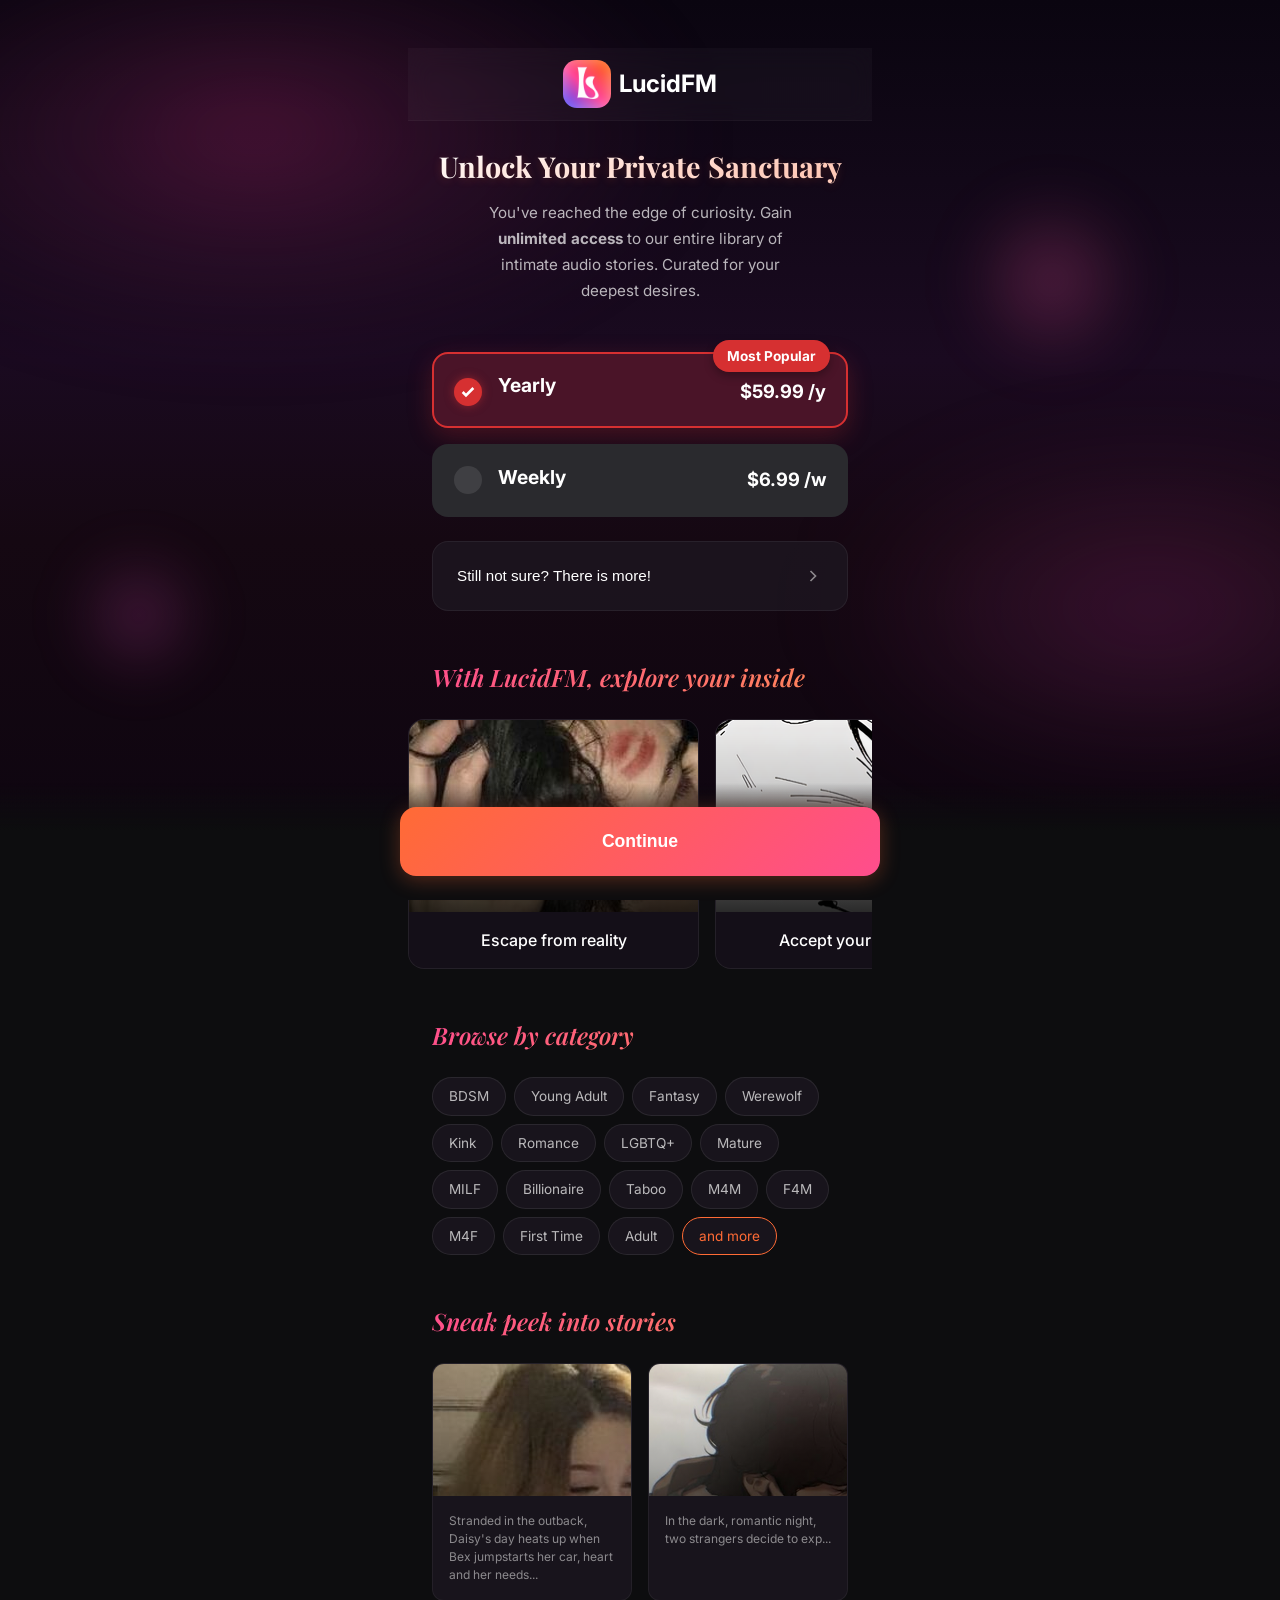
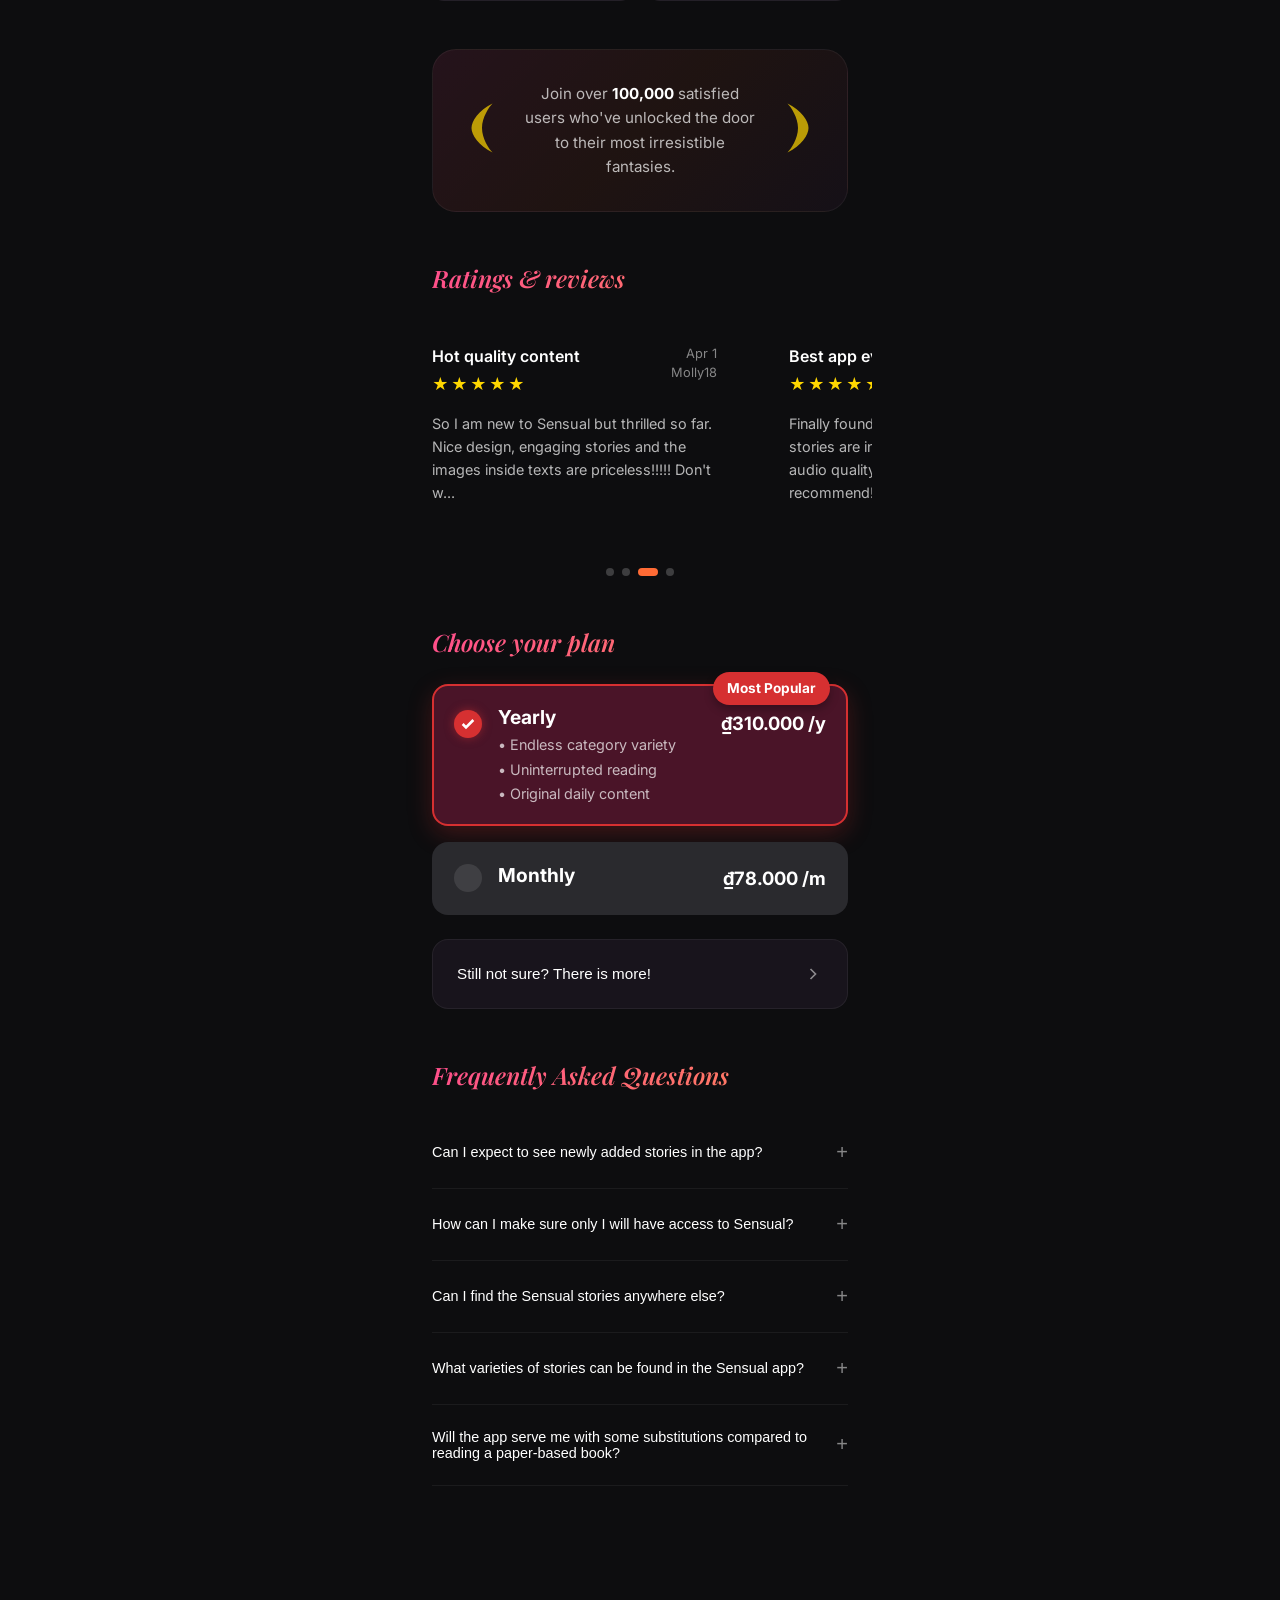
==== index2.html @ eb3f2263 "Initial commit of landing pages" ====
<!DOCTYPE html>
<html lang="en">

<head>
    <meta charset="UTF-8">
    <meta name="viewport" content="width=device-width, initial-scale=1.0, maximum-scale=1.0, user-scalable=no">
    <title>LucidFM - Intimate Audio Stories</title>
    <meta name="description"
        content="Get unlimited access to intimate audio stories, captivating tales, and immersive experiences. Sensual. Personal. Just for you.">
    <link rel="preconnect" href="https://fonts.googleapis.com">
    <link rel="preconnect" href="https://fonts.gstatic.com" crossorigin>
    <link
        href="https://fonts.googleapis.com/css2?family=Playfair+Display:ital,wght@0,400;0,600;0,700;1,400&family=Inter:wght@400;500;600;700&family=Pacifico&display=swap"
        rel="stylesheet">
    <link rel="stylesheet" href="styles.css">
</head>

<body>
    <!-- Background Gradient Overlay -->
    <div class="bg-gradient"></div>

    <!-- Close Button -->
    <!-- Close Button Removed -->

    <!-- Main Content -->
    <main class="app-container">
        <!-- Sticky Header -->
        <h1 class="brand-name">
            <img src="images/app_icon.webp" alt="LucidFM" class="brand-logo">
            LucidFM
        </h1>

        <!-- Hero Section - Special Deal -->
        <section class="hero-section">


            <h2 class="paywall-headline">Unlock Your Private Sanctuary</h2>
            <p class="hero-description">
                You've reached the edge of curiosity. Gain <strong>unlimited access</strong> to our entire library of
                intimate audio stories. Curated for your deepest desires.
            </p>
        </section>

        <!-- Pricing Card -->
        <section class="pricing-section">
            <div class="pricing-stack">
                <!-- Yearly Plan (Selected) -->
                <div class="pricing-card-v2 popular selected" data-stripe-price-id="price_yearly_placeholder">
                    <div class="popular-badge">Most Popular</div>
                    <div class="pricing-row">
                        <div class="selection-icon active">
                            <svg viewBox="0 0 24 24" fill="none" stroke="currentColor" stroke-width="4">
                                <path d="M20 6L9 17L4 12" />
                            </svg>
                        </div>
                        <div class="plan-details">
                            <h3 class="plan-title-v2">Yearly</h3>

                        </div>
                        <div class="plan-price-v2">$59.99 /y</div>
                    </div>
                </div>

                <!-- Weekly Plan -->
                <div class="pricing-card-v2" data-stripe-price-id="price_weekly_placeholder">
                    <div class="pricing-row align-center">
                        <div class="selection-icon"></div>
                        <div class="plan-details">
                            <h3 class="plan-title-v2">Weekly</h3>
                        </div>
                        <div class="plan-price-v2">$6.99 /w</div>
                    </div>
                </div>
            </div>

            <button class="more-options-btn">
                <span>Still not sure? There is more!</span>
                <svg viewBox="0 0 24 24" fill="none" stroke="currentColor" stroke-width="2">
                    <path d="M9 18l6-6-6-6" />
                </svg>
            </button>
        </section>

        <!-- Benefits Section -->
        <section class="benefits-section">
            <section class="benefits-section">
                <h2 class="section-title gradient-text">With LucidFM, explore your inside</h2>

                <div class="benefits-slider">
                    <div class="benefit-card">
                        <div class="benefit-image benefit-img-1">
                            <div class="benefit-overlay"></div>
                        </div>
                        <p class="benefit-text">Escape from reality</p>
                    </div>
                    <div class="benefit-card">
                        <div class="benefit-image benefit-img-2">
                            <div class="benefit-overlay"></div>
                        </div>
                        <p class="benefit-text">Accept your sexuality</p>
                    </div>
                    <div class="benefit-card">
                        <div class="benefit-image benefit-img-3">
                            <div class="benefit-overlay"></div>
                        </div>
                        <p class="benefit-text">Expand your boundaries</p>
                    </div>
                </div>
            </section>

            <!-- Categories Section -->
            <section class="categories-section">
                <h2 class="section-title gradient-text">Browse by category</h2>

                <div class="categories-grid">
                    <span class="category-tag">BDSM</span>
                    <span class="category-tag">Young Adult</span>
                    <span class="category-tag">Fantasy</span>
                    <span class="category-tag">Werewolf</span>
                    <span class="category-tag">Kink</span>
                    <span class="category-tag">Romance</span>
                    <span class="category-tag">LGBTQ+</span>
                    <span class="category-tag">Mature</span>
                    <span class="category-tag">MILF</span>
                    <span class="category-tag">Billionaire</span>
                    <span class="category-tag">Taboo</span>
                    <span class="category-tag">M4M</span>
                    <span class="category-tag">F4M</span>
                    <span class="category-tag">M4F</span>
                    <span class="category-tag">First Time</span>
                    <span class="category-tag">Adult</span>
                    <span class="category-tag highlight">and more</span>
                </div>
            </section>

            <!-- Stories Preview Section -->
            <section class="stories-section">
                <h2 class="section-title gradient-text">Sneak peek into stories</h2>

                <div class="stories-grid">
                    <div class="story-card">
                        <div class="story-image story-img-1">
                            <!-- Badge Removed -->
                        </div>
                        <p class="story-description">Stranded in the outback, Daisy's day heats up when Bex jumpstarts
                            her
                            car, heart and her needs...</p>
                    </div>
                    <div class="story-card">
                        <div class="story-image story-img-2"></div>
                        <p class="story-description">In the dark, romantic night, two strangers decide to exp...</p>
                    </div>
                </div>
            </section>

            <!-- Social Proof Banner -->
            <section class="social-proof-section">
                <div class="proof-card">
                    <div class="laurel laurel-left">
                        <svg viewBox="0 0 40 80" fill="currentColor">
                            <path d="M35 5c-5 5-15 20-15 35s10 30 15 35c-20-10-30-25-30-35s10-25 30-35z" />
                        </svg>
                    </div>
                    <p class="proof-text">
                        Join over <strong>100,000</strong> satisfied users who've unlocked the door to their most
                        irresistible fantasies.
                    </p>
                    <div class="laurel laurel-right">
                        <svg viewBox="0 0 40 80" fill="currentColor">
                            <path d="M5 5c5 5 15 20 15 35s-10 30-15 35c20-10 30-25 30-35S25 15 5 5z" />
                        </svg>
                    </div>
                </div>
            </section>

            <!-- Reviews Section -->
            <section class="reviews-section">
                <h2 class="section-title gradient-text">Ratings & reviews</h2>

                <div class="reviews-carousel">
                    <div class="reviews-track" id="reviewsTrack">
                        <div class="review-card">
                            <div class="review-header">
                                <div class="review-title-area">
                                    <h3 class="review-title">Hot quality content</h3>
                                    <div class="stars">★★★★★</div>
                                </div>
                                <div class="review-meta">
                                    <span class="review-date">Apr 1</span>
                                    <span class="review-author">Molly18</span>
                                </div>
                            </div>
                            <p class="review-text">So I am new to Sensual but thrilled so far. Nice design, engaging
                                stories
                                and the images inside texts are priceless!!!!! Don't w...</p>
                        </div>

                        <div class="review-card">
                            <div class="review-header">
                                <div class="review-title-area">
                                    <h3 class="review-title">Best app ever!</h3>
                                    <div class="stars">★★★★★</div>
                                </div>
                                <div class="review-meta">
                                    <span class="review-date">Mar 28</span>
                                    <span class="review-author">Sarah_xx</span>
                                </div>
                            </div>
                            <p class="review-text">Finally found an app that gets it. The stories are incredibly well
                                written and the audio quality is amazing. Highly recommend!</p>
                        </div>

                        <div class="review-card">
                            <div class="review-header">
                                <div class="review-title-area">
                                    <h3 class="review-title">Love the variety</h3>
                                    <div class="stars">★★★★★</div>
                                </div>
                                <div class="review-meta">
                                    <span class="review-date">Mar 25</span>
                                    <span class="review-author">Anonymous</span>
                                </div>
                            </div>
                            <p class="review-text">There's something for everyone here. The categories are great and I
                                love
                                discovering new stories every day. Premium experience!</p>
                        </div>

                        <div class="review-card">
                            <div class="review-header">
                                <div class="review-title-area">
                                    <h3 class="review-title">Worth every penny</h3>
                                    <div class="stars">★★★★★</div>
                                </div>
                                <div class="review-meta">
                                    <span class="review-date">Mar 20</span>
                                    <span class="review-author">NightOwl22</span>
                                </div>
                            </div>
                            <p class="review-text">The lifetime license is such a steal. I've been using it for a month
                                and
                                the new content keeps coming. Best purchase I've made!</p>
                        </div>
                    </div>

                    <div class="carousel-dots">
                        <span class="dot"></span>
                        <span class="dot"></span>
                        <span class="dot active"></span>
                        <span class="dot"></span>
                    </div>
                </div>
            </section>

            <!-- Choose Your Plan Section -->
            <section class="plan-section">
                <h2 class="section-title gradient-text">Choose your plan</h2>

                <div class="pricing-stack">
                    <!-- Yearly Plan (Selected) -->
                    <div class="pricing-card-v2 popular selected" data-stripe-price-id="price_yearly_placeholder">
                        <div class="popular-badge">Most Popular</div>
                        <div class="pricing-row">
                            <div class="selection-icon active">
                                <svg viewBox="0 0 24 24" fill="none" stroke="currentColor" stroke-width="4">
                                    <path d="M20 6L9 17L4 12" />
                                </svg>
                            </div>
                            <div class="plan-details">
                                <h3 class="plan-title-v2">Yearly</h3>
                                <div class="plan-features-v2">
                                    <p>• Endless category variety</p>
                                    <p>• Uninterrupted reading</p>
                                    <p>• Original daily content</p>
                                </div>
                            </div>
                            <div class="plan-price-v2">₫310.000 /y</div>
                        </div>
                    </div>

                    <!-- Monthly Plan -->
                    <div class="pricing-card-v2" data-stripe-price-id="price_monthly_placeholder">
                        <div class="pricing-row align-center">
                            <div class="selection-icon"></div>
                            <div class="plan-details">
                                <h3 class="plan-title-v2">Monthly</h3>
                            </div>
                            <div class="plan-price-v2">₫78.000 /m</div>
                        </div>
                    </div>
                </div>

                <button class="more-options-btn">
                    <span>Still not sure? There is more!</span>
                    <svg viewBox="0 0 24 24" fill="none" stroke="currentColor" stroke-width="2">
                        <path d="M9 18l6-6-6-6" />
                    </svg>
                </button>
            </section>

            <!-- FAQ Section -->
            <section class="faq-section">
                <h2 class="section-title gradient-text">Frequently Asked Questions</h2>

                <div class="faq-list">
                    <div class="faq-item">
                        <button class="faq-question">
                            <span>Can I expect to see newly added stories in the app?</span>
                            <span class="faq-icon">+</span>
                        </button>
                        <div class="faq-answer">
                            <p>Yes! We add new stories every week to keep your experience fresh and exciting. You'll
                                always
                                have something new to discover.</p>
                        </div>
                    </div>

                    <div class="faq-item">
                        <button class="faq-question">
                            <span>How can I make sure only I will have access to Sensual?</span>
                            <span class="faq-icon">+</span>
                        </button>
                        <div class="faq-answer">
                            <p>Your account is protected with industry-standard encryption. You can also enable PIN or
                                biometric lock for extra privacy.</p>
                        </div>
                    </div>

                    <div class="faq-item">
                        <button class="faq-question">
                            <span>Can I find the Sensual stories anywhere else?</span>
                            <span class="faq-icon">+</span>
                        </button>
                        <div class="faq-answer">
                            <p>No, our stories are exclusive to the Sensual app and cannot be found anywhere else.
                                They're
                                created specifically for our community.</p>
                        </div>
                    </div>

                    <div class="faq-item">
                        <button class="faq-question">
                            <span>What varieties of stories can be found in the Sensual app?</span>
                            <span class="faq-icon">+</span>
                        </button>
                        <div class="faq-answer">
                            <p>We offer a wide range of categories including Romance, Fantasy, BDSM, LGBTQ+, and many
                                more
                                to suit all preferences.</p>
                        </div>
                    </div>

                    <div class="faq-item">
                        <button class="faq-question">
                            <span>Will the app serve me with some substitutions compared to reading a paper-based
                                book?</span>
                            <span class="faq-icon">+</span>
                        </button>
                        <div class="faq-answer">
                            <p>Absolutely! Our app offers audio narration, interactive elements, and immersive features
                                that
                                traditional books cannot provide.</p>
                        </div>
                    </div>
                </div>
            </section>

            <!-- Spacer for fixed button -->
            <div class="bottom-spacer"></div>
    </main>

    <!-- Fixed Continue Button -->
    <div class="fixed-bottom">
        <button class="continue-btn" id="continueBtn">Continue</button>
    </div>

    <script src="script.js"></script>
    <script src="stripe_logic.js"></script>
</body>

</html>
---- styles.css ----
/* ============================================
   LUCIDFM - Landing Page Styles
   Synchronized with Main App Vibe
   Dark Premium with Flame/Coral Accents
   ============================================ */

/* === Design Tokens === */
:root {
    /* Colors - Matching LucidFM Main App */
    --color-bg-dark: #0d0d0f;
    --color-bg-primary: #121215;
    --color-bg-secondary: #1a1a1f;
    --color-bg-card: rgba(30, 25, 35, 0.7);
    --color-bg-input: rgba(25, 20, 30, 0.9);

    /* Flame/Coral Accent - Primary Brand Color */
    --color-flame: #ff6b35;
    --color-flame-light: #ff8855;
    --color-coral: #ff7b5c;

    /* Pink/Magenta Secondary */
    --color-pink: #ff4d8d;
    --color-pink-light: #ff6fa3;
    --color-magenta: #e84393;

    /* Gradients */
    --gradient-flame: linear-gradient(135deg, #ff6b35 0%, #ff4d8d 100%);
    --gradient-pink: linear-gradient(135deg, #ff4d8d 0%, #ff6fa3 100%);
    --gradient-text: linear-gradient(135deg, #ff6fa3 0%, #ffffff 60%);
    --gradient-text-pink: linear-gradient(135deg, #ff4d8d 0%, #ff8855 100%);
    --gradient-bg: linear-gradient(180deg, #0d0d0f 0%, #1a1020 40%, #15101a 100%);

    --color-text-primary: #ffffff;
    --color-text-secondary: rgba(255, 255, 255, 0.7);
    --color-text-muted: rgba(255, 255, 255, 0.5);

    --color-gold: #ffd700;

    /* Typography */
    --font-display: 'Playfair Display', serif;
    --font-script: 'Pacifico', cursive;
    --font-body: 'Inter', sans-serif;

    /* Spacing */
    --space-xs: 0.5rem;
    --space-sm: 1rem;
    --space-md: 1.5rem;
    --space-lg: 2rem;
    --space-xl: 3rem;

    /* Border Radius */
    --radius-sm: 8px;
    --radius-md: 12px;
    --radius-lg: 16px;
    --radius-xl: 24px;
    --radius-full: 9999px;
}

/* === Reset & Base === */
*,
*::before,
*::after {
    box-sizing: border-box;
    margin: 0;
    padding: 0;
}

html {
    scroll-behavior: smooth;
    -webkit-tap-highlight-color: transparent;
}

body {
    font-family: var(--font-body);
    background: var(--color-bg-dark);
    color: var(--color-text-primary);
    line-height: 1.5;
    overflow-x: hidden;
    min-height: 100vh;
}

/* === Background === */
.bg-gradient {
    position: fixed;
    inset: 0;
    background: linear-gradient(180deg,
            #0a0510 0%,
            #120818 20%,
            #1a0a20 40%,
            #150812 60%,
            #0d0510 100%);
    z-index: -2;
    overflow: hidden;
}

/* Large atmospheric glow - top left pink orb */
.bg-gradient::before {
    content: '';
    position: absolute;
    top: -10%;
    left: -15%;
    width: 70%;
    height: 50%;
    background: radial-gradient(ellipse at center,
            rgba(255, 50, 150, 0.25) 0%,
            rgba(200, 50, 130, 0.15) 25%,
            rgba(150, 40, 100, 0.08) 50%,
            transparent 70%);
    filter: blur(40px);
    animation: floatGlowPrimary 12s ease-in-out infinite;
}

/* Secondary glow - bottom right magenta orb */
.bg-gradient::after {
    content: '';
    position: absolute;
    bottom: 10%;
    right: -20%;
    width: 60%;
    height: 45%;
    background: radial-gradient(ellipse at center,
            rgba(220, 60, 180, 0.2) 0%,
            rgba(180, 50, 140, 0.12) 30%,
            transparent 60%);
    filter: blur(50px);
    animation: floatGlowSecondary 15s ease-in-out infinite;
}

/* Extra floating orbs overlay */
body::before {
    content: '';
    position: fixed;
    top: 20%;
    right: 10%;
    width: 200px;
    height: 200px;
    background: radial-gradient(circle,
            rgba(255, 100, 180, 0.3) 0%,
            rgba(255, 80, 150, 0.15) 30%,
            transparent 60%);
    filter: blur(30px);
    z-index: -1;
    animation: floatOrb1 18s ease-in-out infinite;
    pointer-events: none;
}

body::after {
    content: '';
    position: fixed;
    top: 60%;
    left: 5%;
    width: 150px;
    height: 150px;
    background: radial-gradient(circle,
            rgba(230, 80, 200, 0.25) 0%,
            rgba(200, 60, 160, 0.1) 40%,
            transparent 70%);
    filter: blur(25px);
    z-index: -1;
    animation: floatOrb2 20s ease-in-out infinite;
    pointer-events: none;
}

@keyframes floatGlowPrimary {

    0%,
    100% {
        transform: translate(0, 0) scale(1);
        opacity: 1;
    }

    25% {
        transform: translate(20px, 10px) scale(1.05);
        opacity: 0.9;
    }

    50% {
        transform: translate(40px, -15px) scale(1.1);
        opacity: 1;
    }

    75% {
        transform: translate(15px, 5px) scale(1.02);
        opacity: 0.95;
    }
}

@keyframes floatGlowSecondary {

    0%,
    100% {
        transform: translate(0, 0) scale(1);
        opacity: 0.9;
    }

    33% {
        transform: translate(-30px, -20px) scale(1.08);
        opacity: 1;
    }

    66% {
        transform: translate(-15px, 10px) scale(0.95);
        opacity: 0.85;
    }
}

@keyframes floatOrb1 {

    0%,
    100% {
        transform: translate(0, 0) scale(1);
    }

    25% {
        transform: translate(-30px, 40px) scale(1.1);
    }

    50% {
        transform: translate(20px, 80px) scale(0.9);
    }

    75% {
        transform: translate(-10px, 30px) scale(1.05);
    }
}

@keyframes floatOrb2 {

    0%,
    100% {
        transform: translate(0, 0) scale(1);
    }

    33% {
        transform: translate(40px, -30px) scale(1.15);
    }

    66% {
        transform: translate(-20px, -50px) scale(0.85);
    }
}

/* Remove old animation */
@keyframes floatGlow {

    0%,
    100% {
        transform: translate(0, 0);
    }

    50% {
        transform: translate(30px, -20px);
    }
}

/* === Close Button === */
.close-btn {
    position: fixed;
    top: var(--space-md);
    right: var(--space-md);
    width: 32px;
    height: 32px;
    display: flex;
    align-items: center;
    justify-content: center;
    background: transparent;
    border: none;
    color: var(--color-text-muted);
    font-size: 1.5rem;
    cursor: pointer;
    z-index: 100;
    transition: color 0.3s ease;
}

.close-btn:hover {
    color: var(--color-text-primary);
}

/* === App Container === */
.app-container {
    max-width: 480px;
    margin: 0 auto;
    padding: var(--space-xl) var(--space-md);
    padding-bottom: 120px;
}

/* === Hero Section === */
.hero-section {
    text-align: center;
    margin-bottom: var(--space-xl);
}

.brand-name {
    font-family: var(--font-body);
    font-size: 1.5rem;
    font-weight: 700;
    color: var(--color-text-primary);

    /* Sticky Header Styles */
    position: sticky;
    top: 0;
    z-index: 1000;
    background: rgba(255, 255, 255, 0.03);
    backdrop-filter: blur(12px);
    -webkit-backdrop-filter: blur(12px);

    /* Full Width Compenstation */
    margin: 0 calc(-1 * var(--space-md)) var(--space-md) calc(-1 * var(--space-md));
    padding: 12px var(--space-md);
    border-bottom: 1px solid rgba(255, 255, 255, 0.03);

    display: flex;
    align-items: center;
    justify-content: center;
    gap: var(--space-xs);
}

.brand-logo {
    width: 48px;
    height: 48px;
    object-fit: cover;
    border-radius: 14px;
}

.sale-badge {
    margin-bottom: var(--space-md);
}

.sale-percent {
    display: block;
    font-family: var(--font-body);
    font-size: 1rem;
    font-weight: 600;
    color: var(--color-flame);
    text-transform: uppercase;
    letter-spacing: 3px;
    margin-bottom: var(--space-xs);
}

.special-deal {
    display: block;
    font-family: var(--font-display);
    font-size: 2.2rem;
    font-weight: 700;
    font-style: italic;
    background: var(--gradient-text);
    -webkit-background-clip: text;
    -webkit-text-fill-color: transparent;
    background-clip: text;
    line-height: 1.2;
}

/* === Countdown Box === */
.countdown-box {
    display: inline-flex;
    align-items: center;
    gap: var(--space-sm);
    padding: 0.75rem 1.5rem;
    background: var(--color-bg-input);
    border: 1px solid rgba(255, 255, 255, 0.08);
    border-radius: var(--radius-full);
    margin-bottom: var(--space-md);
}

.countdown-label {
    color: var(--color-text-secondary);
    font-size: 0.9rem;
}

.countdown-timer {
    display: flex;
    align-items: center;
    font-weight: 700;
    font-size: 1rem;
    color: var(--color-flame);
}

.time-separator {
    color: var(--color-text-muted);
    margin: 0 2px;
}

/* === Hero Description === */
.hero-description {
    color: var(--color-text-secondary);
    font-size: 0.95rem;
    line-height: 1.7;
    max-width: 340px;
    margin: 0 auto;
}

/* === Pricing Section === */
.pricing-section,
.plan-section {
    margin-bottom: var(--space-xl);
}

.pricing-card {
    display: flex;
    align-items: center;
    gap: var(--space-sm);
    padding: var(--space-md);
    background: var(--color-bg-card);
    border: 1px solid rgba(255, 255, 255, 0.06);
    border-radius: var(--radius-lg);
    margin-bottom: var(--space-sm);
    cursor: pointer;
    transition: all 0.3s ease;
}

.pricing-card.selected {
    border-color: var(--color-flame);
    background: rgba(255, 107, 53, 0.08);
}

.check-circle {
    width: 24px;
    height: 24px;
    display: flex;
    align-items: center;
    justify-content: center;
    background: var(--gradient-flame);
    border-radius: 50%;
    flex-shrink: 0;
}

.check-circle svg {
    width: 14px;
    height: 14px;
    color: white;
}

.plan-name {
    flex: 1;
    font-weight: 500;
    font-size: 1rem;
}

.price-tag {
    display: flex;
    flex-direction: column;
    align-items: flex-end;
    gap: 2px;
}

.lifetime-badge {
    font-size: 0.6rem;
    padding: 3px 8px;
    background: var(--gradient-flame);
    border-radius: var(--radius-full);
    font-weight: 600;
    text-transform: uppercase;
    letter-spacing: 0.5px;
}

.price {
    font-size: 1.3rem;
    font-weight: 700;
    color: var(--color-flame);
}

/* === More Options Button === */
.more-options-btn {
    display: flex;
    align-items: center;
    justify-content: space-between;
    width: 100%;
    padding: var(--space-md);
    background: var(--color-bg-card);
    border: 1px solid rgba(255, 255, 255, 0.06);
    border-radius: var(--radius-lg);
    color: var(--color-text-primary);
    font-size: 0.95rem;
    cursor: pointer;
    transition: all 0.3s ease;
}

.more-options-btn:hover {
    border-color: rgba(255, 255, 255, 0.12);
    background: rgba(40, 35, 50, 0.8);
}

.more-options-btn svg {
    width: 20px;
    height: 20px;
    color: var(--color-text-muted);
}

/* === Section Titles === */
.section-title {
    font-family: var(--font-display);
    font-size: 1.5rem;
    font-weight: 600;
    font-style: italic;
    margin-bottom: var(--space-md);
}

.gradient-text {
    background: var(--gradient-text-pink);
    -webkit-background-clip: text;
    -webkit-text-fill-color: transparent;
    background-clip: text;
}

/* === Benefits Section === */
.benefits-section {
    margin-bottom: var(--space-xl);
}

.benefits-slider {
    display: flex;
    gap: var(--space-sm);
    overflow-x: auto;
    scroll-snap-type: x mandatory;
    scrollbar-width: none;
    -ms-overflow-style: none;
    margin: 0 calc(-1 * var(--space-md));
    padding: 0 var(--space-md);
}

.benefits-slider::-webkit-scrollbar {
    display: none;
}

.benefit-card {
    flex-shrink: 0;
    width: 85%;
    scroll-snap-align: start;
    border-radius: var(--radius-lg);
    overflow: hidden;
    background: var(--color-bg-card);
    border: 1px solid rgba(255, 255, 255, 0.05);
}

.benefit-image {
    width: 100%;
    aspect-ratio: 3/2;
    /* Matches 600x400 */
    background-size: 100% 100%;
    background-position: center;
    position: relative;
}

.benefit-img-1 {
    background: linear-gradient(180deg, transparent 0%, rgba(0, 0, 0, 0.4) 100%),
        url('images/Leave A Mark So They Know (1).jpg');
}

.benefit-img-2 {
    background: linear-gradient(180deg, transparent 0%, rgba(0, 0, 0, 0.4) 100%),
        url('images/Pov Youre Dating Him.png');
}

.benefit-img-3 {
    background: linear-gradient(180deg, transparent 0%, rgba(0, 0, 0, 0.4) 100%),
        url('images/Can I Keep Him Forever.png');
}

.benefit-overlay {
    position: absolute;
    inset: 0;
    background: linear-gradient(180deg, transparent 40%, rgba(0, 0, 0, 0.7) 100%);
}

.benefit-text {
    padding: var(--space-sm) var(--space-md);
    font-size: 1rem;
    font-weight: 500;
    text-align: center;
    background: rgba(20, 15, 25, 0.9);
}

/* === Categories Section === */
.categories-section {
    margin-bottom: var(--space-xl);
}

.categories-grid {
    display: flex;
    flex-wrap: wrap;
    gap: var(--space-xs);
}

.category-tag {
    padding: 0.5rem 1rem;
    background: var(--color-bg-card);
    border: 1px solid rgba(255, 255, 255, 0.08);
    border-radius: var(--radius-full);
    font-size: 0.85rem;
    color: var(--color-text-secondary);
    cursor: pointer;
    transition: all 0.3s ease;
}

.category-tag:hover {
    border-color: var(--color-flame);
    color: var(--color-text-primary);
}

.category-tag.highlight {
    border-color: var(--color-flame);
    color: var(--color-flame);
}

/* === Stories Section === */
.stories-section {
    margin-bottom: var(--space-xl);
}

.stories-grid {
    display: grid;
    grid-template-columns: repeat(2, 1fr);
    gap: var(--space-sm);
}

.story-card {
    border-radius: var(--radius-md);
    overflow: hidden;
    background: var(--color-bg-card);
    border: 1px solid rgba(255, 255, 255, 0.05);
    transition: all 0.3s ease;
    cursor: pointer;
    position: relative;
}

.story-card:hover {
    border-color: rgba(255, 107, 53, 0.6);
    transform: translateY(-2px);
    box-shadow: 0 8px 16px rgba(0, 0, 0, 0.4);
}

/* Click Animation */
.story-card:active,
.benefit-card:active {
    transform: scale(0.96);
    box-shadow: 0 0 12px rgba(255, 107, 53, 0.4);
}



.story-image {
    width: 100%;
    aspect-ratio: 3/2;
    /* Matches 600x400 */
    background-size: 100% 100%;
    background-position: center;
    position: relative;
    display: flex;
    align-items: center;
    justify-content: center;
}

.story-img-1 {
    background: linear-gradient(180deg, transparent 0%, rgba(0, 0, 0, 0.4) 100%),
        url('images/Mirror Selfie To Ruin Your Day (1).jpg');
}

.story-img-2 {
    background: linear-gradient(180deg, transparent 0%, rgba(0, 0, 0, 0.4) 100%),
        url('images/Can I Keep Him Forever.png');
}

.story-badge {
    font-family: var(--font-display);
    font-size: 1.3rem;
    font-weight: 700;
    font-style: italic;
    color: white;
    text-shadow: 2px 2px 8px rgba(0, 0, 0, 0.6);
    letter-spacing: 2px;
}

.story-description {
    font-size: 0.75rem;
    color: var(--color-text-muted);
    line-height: 1.5;
    padding: var(--space-sm);
}

/* === Social Proof Section === */
.social-proof-section {
    margin-bottom: var(--space-xl);
}

.proof-card {
    display: flex;
    align-items: center;
    justify-content: center;
    gap: var(--space-md);
    padding: var(--space-lg);
    background: linear-gradient(135deg, rgba(255, 77, 141, 0.1) 0%, rgba(255, 107, 53, 0.08) 50%, rgba(100, 50, 100, 0.1) 100%);
    border: 1px solid rgba(255, 255, 255, 0.05);
    border-radius: var(--radius-xl);
    text-align: center;
}

.laurel {
    color: var(--color-gold);
    opacity: 0.7;
}

.laurel svg {
    width: 28px;
    height: 56px;
}

.proof-text {
    font-size: 0.95rem;
    line-height: 1.6;
    color: var(--color-text-secondary);
    max-width: 240px;
}

.proof-text strong {
    color: var(--color-text-primary);
}

/* === Reviews Section === */
.reviews-section {
    margin-bottom: var(--space-xl);
}

.reviews-carousel {
    position: relative;
}

.reviews-track {
    display: flex;
    gap: var(--space-md);
    overflow-x: auto;
    scroll-snap-type: x mandatory;
    scrollbar-width: none;
    margin: 0 calc(-1 * var(--space-md));
    padding: 0 var(--space-md) var(--space-md);
}

.reviews-track::-webkit-scrollbar {
    display: none;
}

.review-card {
    flex-shrink: 0;
    width: 100%;
    scroll-snap-align: start;
    padding: var(--space-md);
    background: transparent;
}

.review-header {
    display: flex;
    justify-content: space-between;
    align-items: flex-start;
    margin-bottom: var(--space-sm);
}

.review-title-area {
    display: flex;
    flex-direction: column;
    gap: 4px;
}

.review-title {
    font-size: 1rem;
    font-weight: 600;
}

.stars {
    color: var(--color-gold);
    font-size: 1rem;
    letter-spacing: 2px;
}

.review-meta {
    text-align: right;
    font-size: 0.8rem;
    color: var(--color-text-muted);
}

.review-author {
    display: block;
}

.review-text {
    font-size: 0.9rem;
    color: var(--color-text-secondary);
    line-height: 1.6;
}

/* === Carousel Dots === */
.carousel-dots {
    display: flex;
    justify-content: center;
    gap: var(--space-xs);
    margin-top: var(--space-sm);
}

.dot {
    width: 8px;
    height: 8px;
    background: rgba(255, 255, 255, 0.2);
    border-radius: 50%;
    cursor: pointer;
    transition: all 0.3s ease;
}

.dot.active {
    background: var(--color-flame);
    width: 20px;
    border-radius: 4px;
}

/* === FAQ Section === */
.faq-section {
    margin-bottom: var(--space-xl);
}

.faq-list {
    display: flex;
    flex-direction: column;
}

.faq-item {
    border-bottom: 1px solid rgba(255, 255, 255, 0.06);
}

.faq-question {
    display: flex;
    justify-content: space-between;
    align-items: center;
    width: 100%;
    padding: var(--space-md) 0;
    background: transparent;
    border: none;
    color: var(--color-text-primary);
    font-size: 0.9rem;
    text-align: left;
    cursor: pointer;
    transition: color 0.3s ease;
}

.faq-question:hover {
    color: var(--color-flame);
}

.faq-icon {
    font-size: 1.25rem;
    color: var(--color-text-muted);
    transition: transform 0.3s ease, color 0.3s ease;
}

.faq-item.open .faq-icon {
    transform: rotate(45deg);
    color: var(--color-flame);
}

.faq-answer {
    max-height: 0;
    overflow: hidden;
    transition: max-height 0.3s ease, padding 0.3s ease;
}

.faq-item.open .faq-answer {
    max-height: 200px;
    padding-bottom: var(--space-md);
}

.faq-answer p {
    color: var(--color-text-secondary);
    font-size: 0.85rem;
    line-height: 1.6;
}

/* === Bottom Spacer === */
.bottom-spacer {
    height: 80px;
}

/* === Fixed Continue Button === */
.fixed-bottom {
    position: fixed;
    bottom: 0;
    left: 0;
    right: 0;
    padding: var(--space-md);
    background: linear-gradient(180deg, transparent 0%, var(--color-bg-dark) 40%);
    z-index: 100;
}

.continue-btn {
    display: block;
    width: 100%;
    max-width: 480px;
    margin: 0 auto;
    padding: var(--space-md);
    background: var(--gradient-flame);
    border: none;
    border-radius: var(--radius-lg);
    color: white;
    font-size: 1.1rem;
    font-weight: 600;
    cursor: pointer;
    transition: all 0.3s ease;
    box-shadow: 0 4px 20px rgba(255, 107, 53, 0.3);
}

.continue-btn:hover {
    transform: translateY(-2px);
    box-shadow: 0 8px 30px rgba(255, 107, 53, 0.4);
}

.continue-btn:active {
    transform: translateY(0);
}

/* === Animations === */
@keyframes fadeInUp {
    from {
        opacity: 0;
        transform: translateY(20px);
    }

    to {
        opacity: 1;
        transform: translateY(0);
    }
}

.hero-section,
.pricing-section,
.benefits-section,
.categories-section,
.stories-section,
.social-proof-section,
.reviews-section,
.plan-section,
.faq-section {
    animation: fadeInUp 0.6s ease both;
}

.hero-section {
    animation-delay: 0.1s;
}

.pricing-section {
    animation-delay: 0.15s;
}

.benefits-section {
    animation-delay: 0.2s;
}

.categories-section {
    animation-delay: 0.25s;
}

/* === Responsive === */
@media (max-width: 360px) {
    .app-container {
        padding: var(--space-lg) var(--space-sm);
    }

    .special-deal {
        font-size: 1.8rem;
    }
}

@media (min-width: 481px) {
    .app-container {
        padding: var(--space-xl) var(--space-lg);
    }

    .benefit-card {
        width: 70%;
    }

    .review-card {
        width: 80%;
    }
}

/* === Reduced Motion === */
@media (prefers-reduced-motion: reduce) {

    *,
    *::before,
    *::after {
        animation-duration: 0.01ms !important;
        animation-iteration-count: 1 !important;
        transition-duration: 0.01ms !important;
    }
}

/* === New Pricing Styles (V2) - Index2 === */
.pricing-stack {
    display: flex;
    flex-direction: column;
    gap: 16px;
    width: 100%;
    margin-bottom: 24px;
}

.pricing-card-v2 {
    background: #2a2a2e;
    border-radius: 16px;
    padding: 20px;
    position: relative;
    border: 2px solid transparent;
    cursor: pointer;
    transition: all 0.3s ease;
}

.pricing-card-v2.popular {
    background: #4a1428;
    border: 2px solid #d63031;
    box-shadow: 0 8px 24px rgba(214, 48, 49, 0.25);
}

.popular-badge {
    position: absolute;
    top: -14px;
    right: 16px;
    background: #d63031;
    color: white;
    font-size: 0.85rem;
    font-weight: 700;
    padding: 6px 14px;
    border-radius: 20px;
    box-shadow: 0 4px 10px rgba(0, 0, 0, 0.3);
}

.pricing-row {
    display: flex;
    align-items: flex-start;
    gap: 16px;
}

.pricing-row.align-center {
    align-items: center;
}

.selection-icon {
    width: 28px;
    height: 28px;
    min-width: 28px;
    border-radius: 50%;
    background: rgba(255, 255, 255, 0.1);
    display: flex;
    align-items: center;
    justify-content: center;
    margin-top: 4px;
}

.pricing-row.align-center .selection-icon {
    margin-top: 0;
}

.selection-icon.active {
    background: #d63031;
    color: white;
    box-shadow: 0 0 10px rgba(214, 48, 49, 0.5);
}

.selection-icon svg {
    width: 16px;
    height: 16px;
}

.plan-details {
    flex: 1;
}

.plan-title-v2 {
    font-size: 1.2rem;
    font-weight: 700;
    color: white;
    margin-bottom: 6px;
    line-height: 1.2;
}

.plan-features-v2 {
    display: flex;
    flex-direction: column;
    gap: 4px;
}

.plan-features-v2 p {
    font-size: 0.9rem;
    color: rgba(255, 255, 255, 0.7);
    margin: 0;
    line-height: 1.4;
}

.plan-price-v2 {
    font-size: 1.15rem;
    font-weight: 700;
    color: white;
    white-space: nowrap;
    align-self: flex-start;
    margin-top: 4px;
}

.pricing-row.align-center .plan-price-v2 {
    align-self: center;
    margin-top: 0;
}

.paywall-headline {
    font-family: var(--font-display);
    font-size: 1.8rem;
    color: white;
    margin-bottom: 12px;
    background: linear-gradient(90deg, #fff, #ffcfbf);
    -webkit-background-clip: text;
    -webkit-text-fill-color: transparent;
    text-shadow: 0 2px 10px rgba(255, 107, 53, 0.2);
}
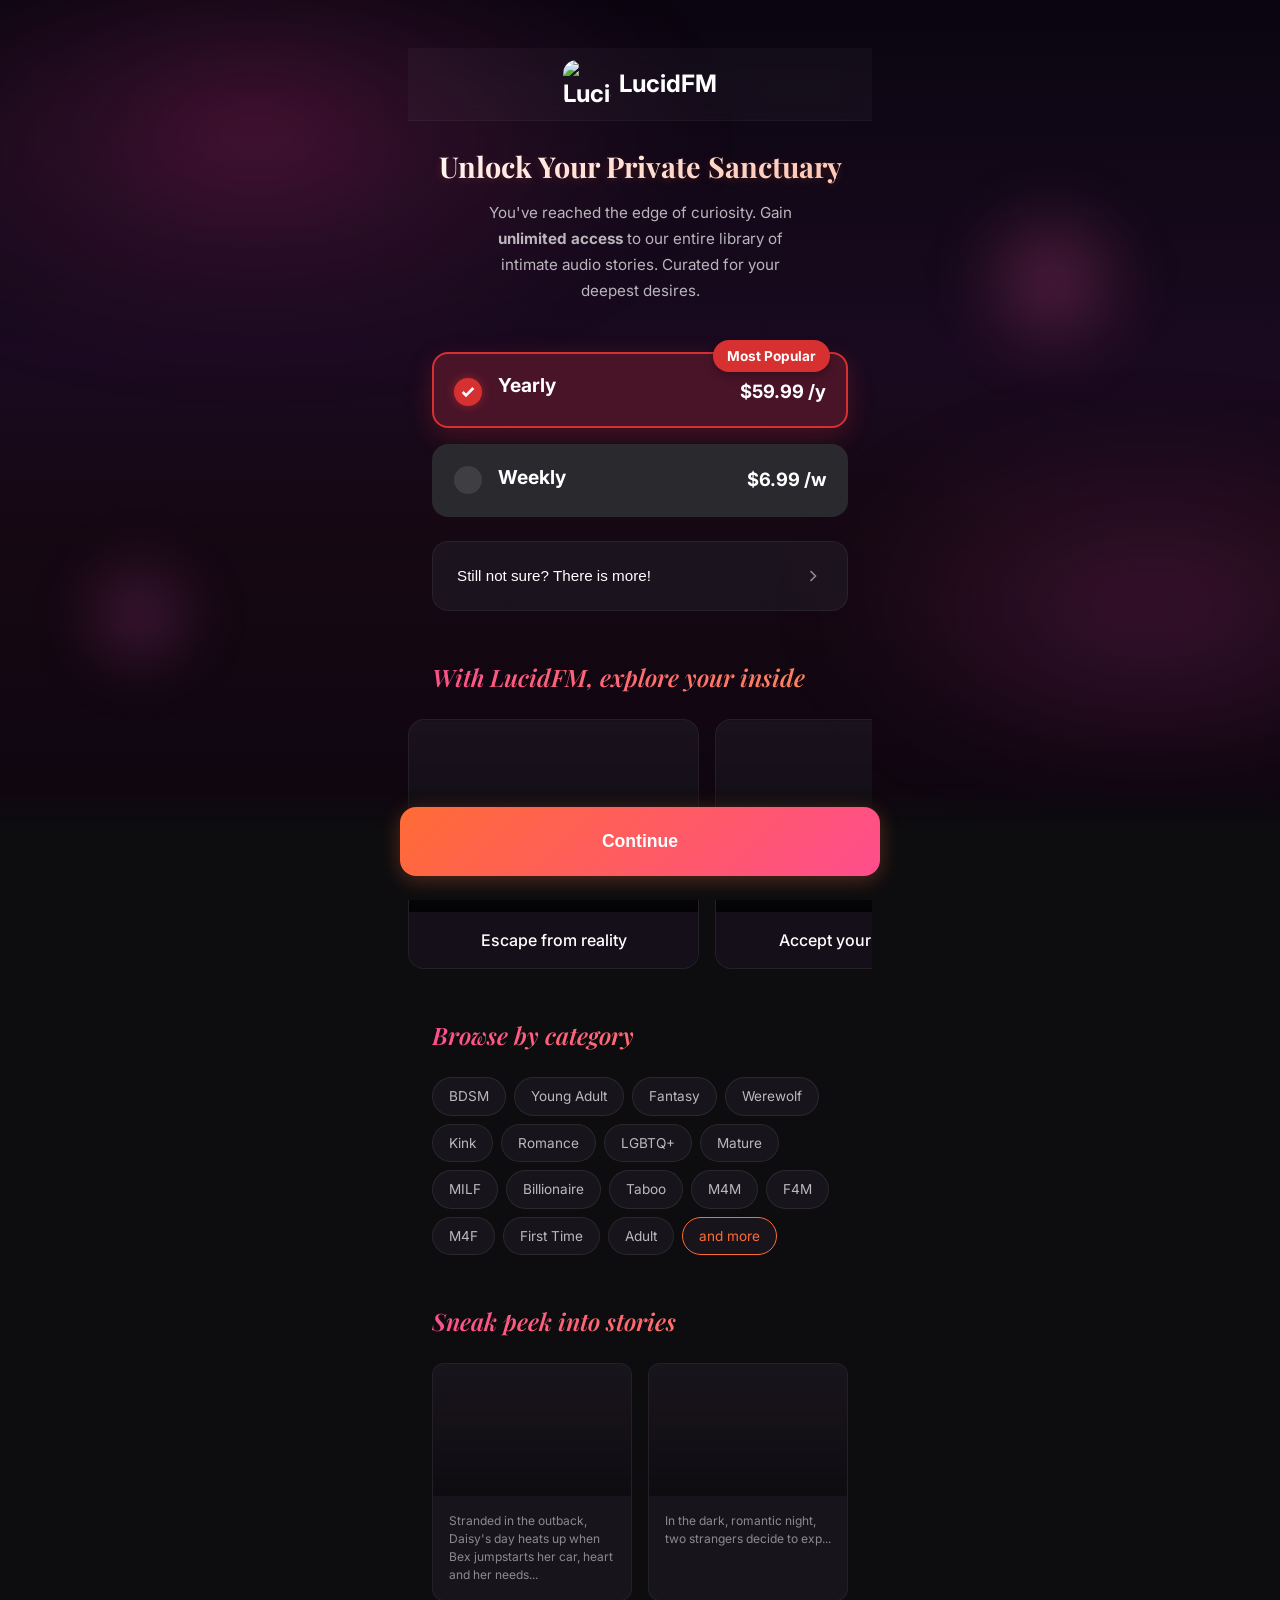
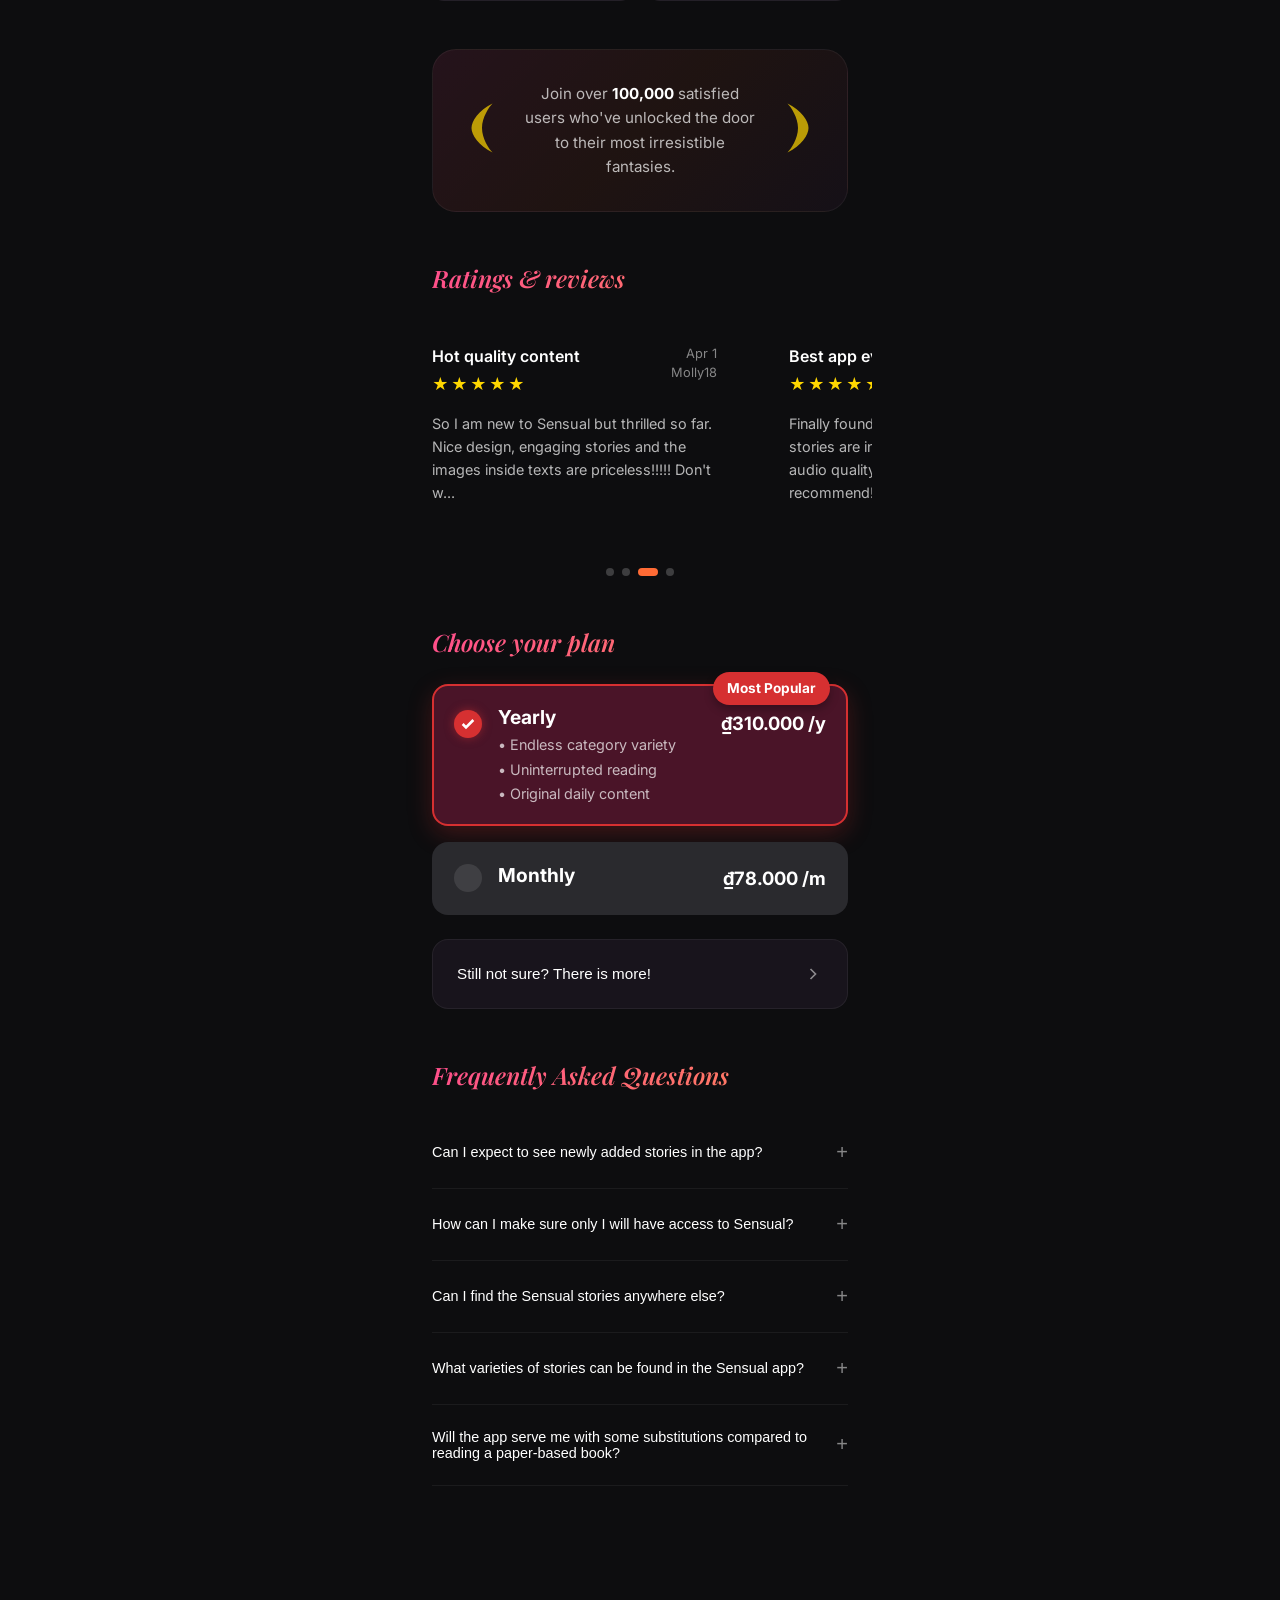
==== commit 4266f7a7: "Update layout and branding with high-quality stock images" ====
--- a/index2.html
+++ b/index2.html
@@ -26,7 +26,8 @@
     <main class="app-container">
         <!-- Sticky Header -->
         <h1 class="brand-name">
-            <img src="images/app_icon.webp" alt="LucidFM" class="brand-logo">
+            <img src="https://images.unsplash.com/photo-1618005182384-a83a8bd57fbe?auto=format&fit=crop&w=128&q=80"
+                alt="LucidFM" class="brand-logo">
             LucidFM
         </h1>
 
--- a/styles.css
+++ b/styles.css
@@ -542,18 +542,18 @@
 }
 
 .benefit-img-1 {
-    background: linear-gradient(180deg, transparent 0%, rgba(0, 0, 0, 0.4) 100%),
-        url('images/Leave A Mark So They Know (1).jpg');
+    background-image: linear-gradient(180deg, transparent 0%, rgba(0, 0, 0, 0.4) 100%),
+        url('https://images.unsplash.com/photo-1518133835878-5a93cc3f89e5?auto=format&fit=crop&w=800&q=80');
 }
 
 .benefit-img-2 {
-    background: linear-gradient(180deg, transparent 0%, rgba(0, 0, 0, 0.4) 100%),
-        url('images/Pov Youre Dating Him.png');
+    background-image: linear-gradient(180deg, transparent 0%, rgba(0, 0, 0, 0.4) 100%),
+        url('https://images.unsplash.com/photo-1523438885200-e635ba2c371e?auto=format&fit=crop&w=800&q=80');
 }
 
 .benefit-img-3 {
-    background: linear-gradient(180deg, transparent 0%, rgba(0, 0, 0, 0.4) 100%),
-        url('images/Can I Keep Him Forever.png');
+    background-image: linear-gradient(180deg, transparent 0%, rgba(0, 0, 0, 0.4) 100%),
+        url('https://images.unsplash.com/photo-1516724562728-afc824a36e84?auto=format&fit=crop&w=800&q=80');
 }
 
 .benefit-overlay {
@@ -651,13 +651,13 @@
 }
 
 .story-img-1 {
-    background: linear-gradient(180deg, transparent 0%, rgba(0, 0, 0, 0.4) 100%),
-        url('images/Mirror Selfie To Ruin Your Day (1).jpg');
+    background-image: linear-gradient(180deg, transparent 0%, rgba(0, 0, 0, 0.4) 100%),
+        url('https://images.unsplash.com/photo-1515549832467-d3b699a799b2?auto=format&fit=crop&w=600&q=80');
 }
 
 .story-img-2 {
-    background: linear-gradient(180deg, transparent 0%, rgba(0, 0, 0, 0.4) 100%),
-        url('images/Can I Keep Him Forever.png');
+    background-image: linear-gradient(180deg, transparent 0%, rgba(0, 0, 0, 0.4) 100%),
+        url('https://images.unsplash.com/photo-1494790108377-be9c29b29330?auto=format&fit=crop&w=600&q=80');
 }
 
 .story-badge {
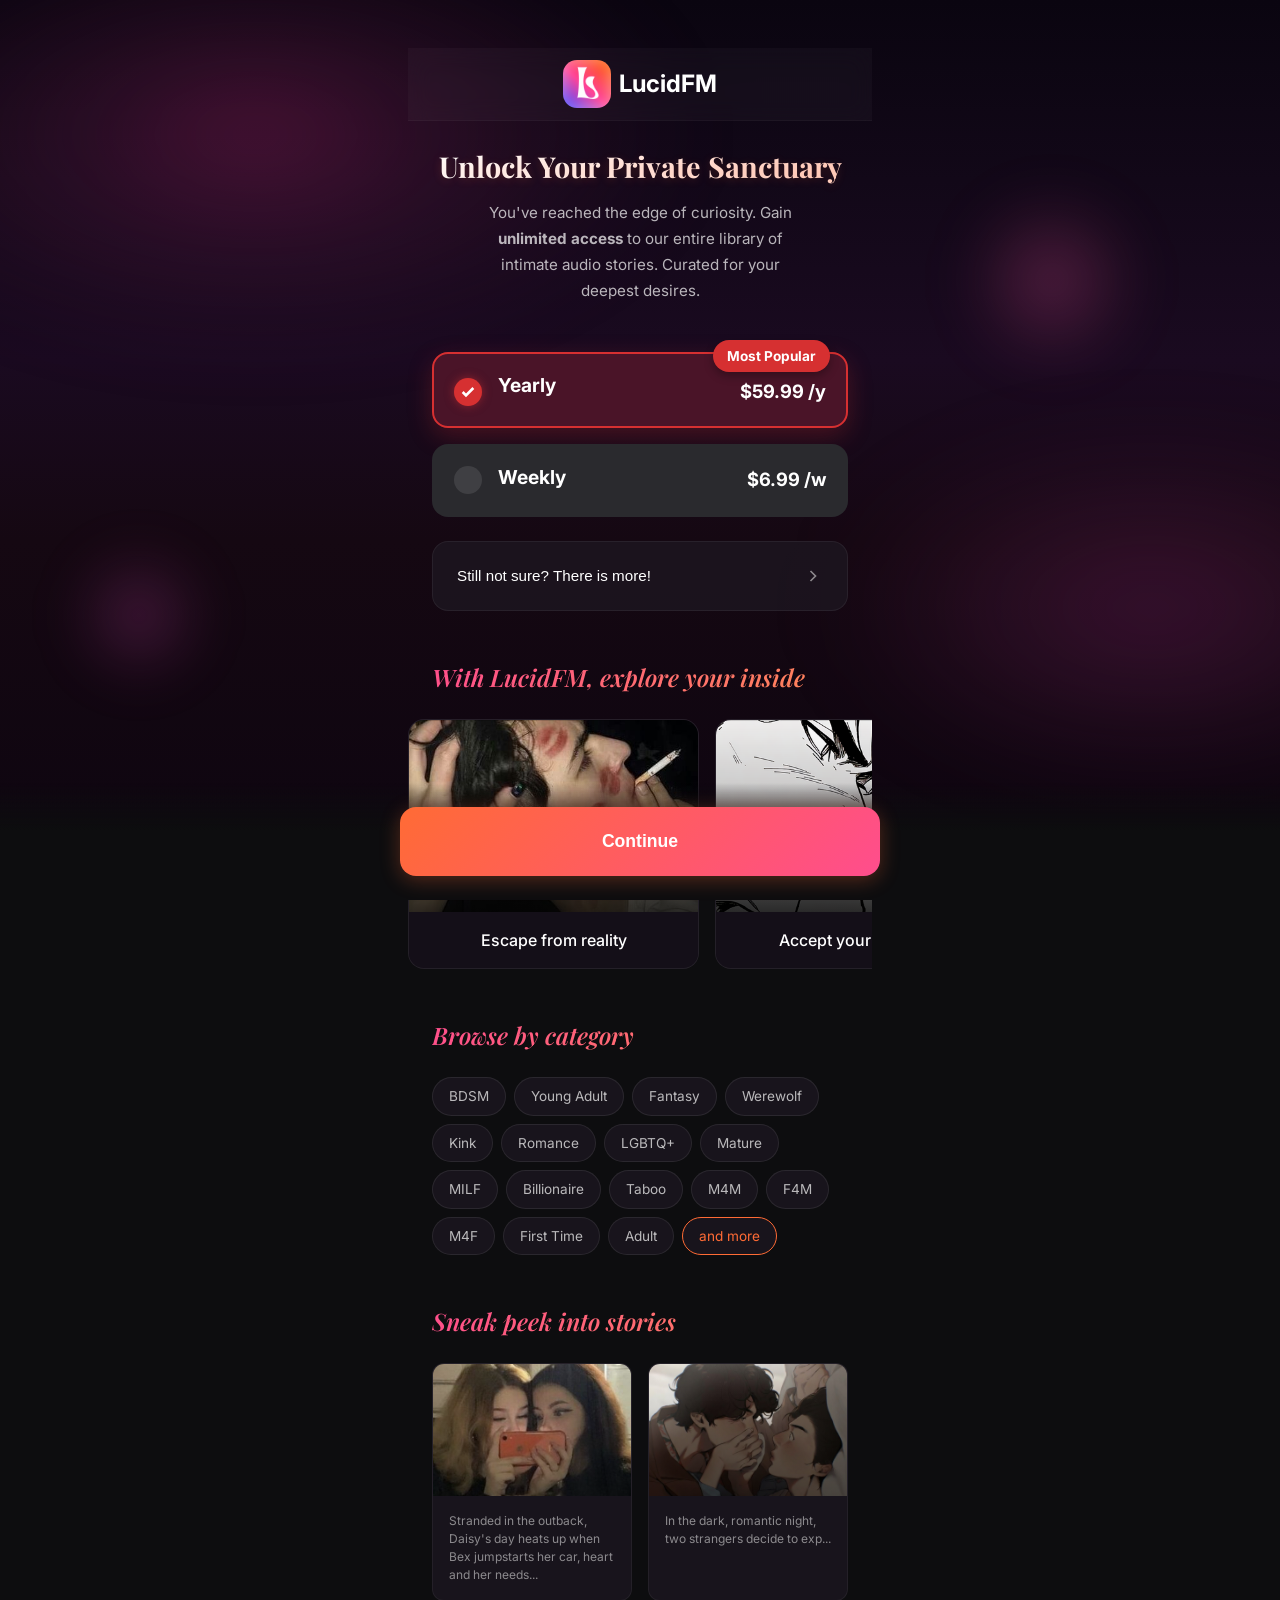
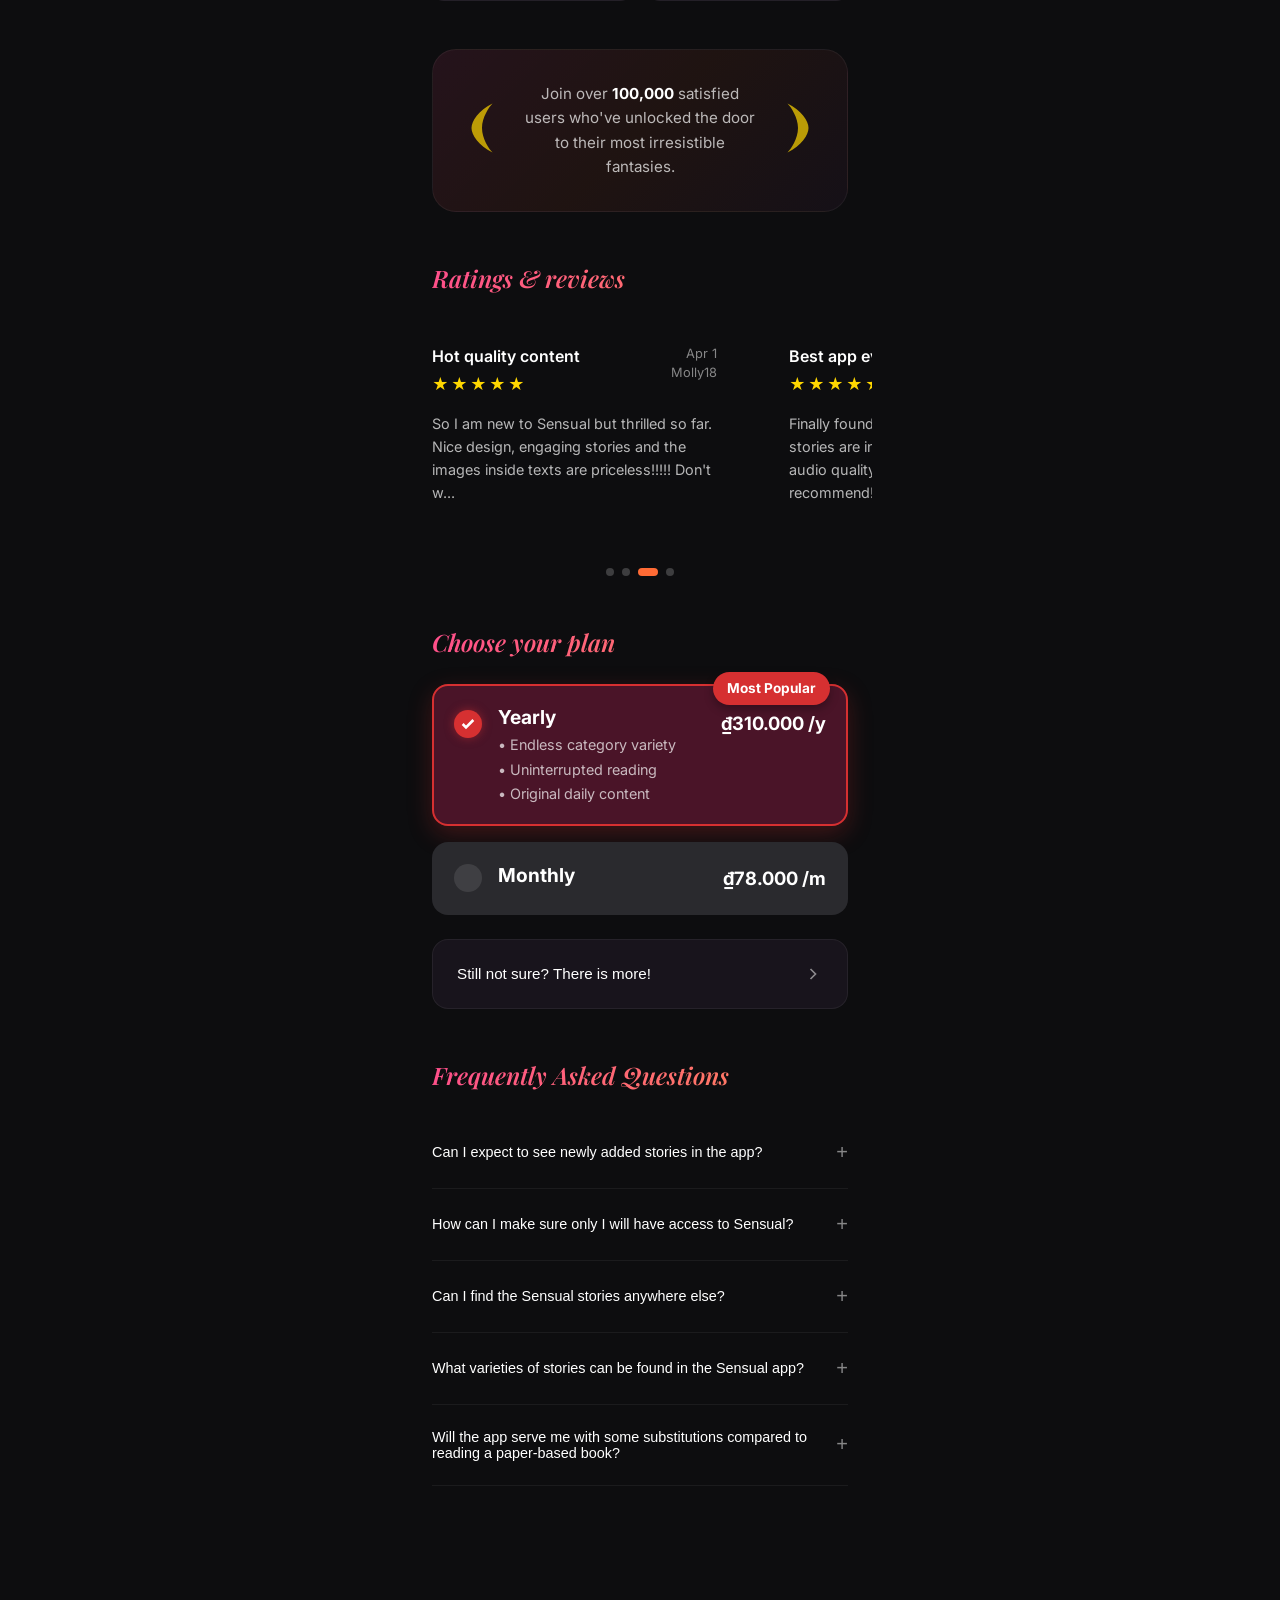
==== commit 6866afc2: "Restore local images and fix scaling for 450x300 aspect ratio" ====
--- a/index2.html
+++ b/index2.html
@@ -26,8 +26,7 @@
     <main class="app-container">
         <!-- Sticky Header -->
         <h1 class="brand-name">
-            <img src="https://images.unsplash.com/photo-1618005182384-a83a8bd57fbe?auto=format&fit=crop&w=128&q=80"
-                alt="LucidFM" class="brand-logo">
+            <img src="images/app_icon.webp" alt="LucidFM" class="brand-logo">
             LucidFM
         </h1>
 
--- a/styles.css
+++ b/styles.css
@@ -534,26 +534,27 @@
 
 .benefit-image {
     width: 100%;
-    aspect-ratio: 3/2;
-    /* Matches 600x400 */
+    aspect-ratio: 1.5;
+    /* Matches 450x300 */
     background-size: 100% 100%;
+    /* Shows the WHOLE image without cropping */
     background-position: center;
     position: relative;
 }
 
 .benefit-img-1 {
     background-image: linear-gradient(180deg, transparent 0%, rgba(0, 0, 0, 0.4) 100%),
-        url('https://images.unsplash.com/photo-1518133835878-5a93cc3f89e5?auto=format&fit=crop&w=800&q=80');
+        url('images/Leave A Mark So They Know (1).jpg');
 }
 
 .benefit-img-2 {
     background-image: linear-gradient(180deg, transparent 0%, rgba(0, 0, 0, 0.4) 100%),
-        url('https://images.unsplash.com/photo-1523438885200-e635ba2c371e?auto=format&fit=crop&w=800&q=80');
+        url('images/Pov Youre Dating Him.png');
 }
 
 .benefit-img-3 {
     background-image: linear-gradient(180deg, transparent 0%, rgba(0, 0, 0, 0.4) 100%),
-        url('https://images.unsplash.com/photo-1516724562728-afc824a36e84?auto=format&fit=crop&w=800&q=80');
+        url('images/Can I Keep Him Forever.png');
 }
 
 .benefit-overlay {
@@ -640,9 +641,10 @@
 
 .story-image {
     width: 100%;
-    aspect-ratio: 3/2;
-    /* Matches 600x400 */
+    aspect-ratio: 1.5;
+    /* Matches 450x300 */
     background-size: 100% 100%;
+    /* Shows the WHOLE image without cropping */
     background-position: center;
     position: relative;
     display: flex;
@@ -652,12 +654,12 @@
 
 .story-img-1 {
     background-image: linear-gradient(180deg, transparent 0%, rgba(0, 0, 0, 0.4) 100%),
-        url('https://images.unsplash.com/photo-1515549832467-d3b699a799b2?auto=format&fit=crop&w=600&q=80');
+        url('images/Mirror Selfie To Ruin Your Day (1).jpg');
 }
 
 .story-img-2 {
     background-image: linear-gradient(180deg, transparent 0%, rgba(0, 0, 0, 0.4) 100%),
-        url('https://images.unsplash.com/photo-1494790108377-be9c29b29330?auto=format&fit=crop&w=600&q=80');
+        url('images/Can I Keep Him Forever.png');
 }
 
 .story-badge {
